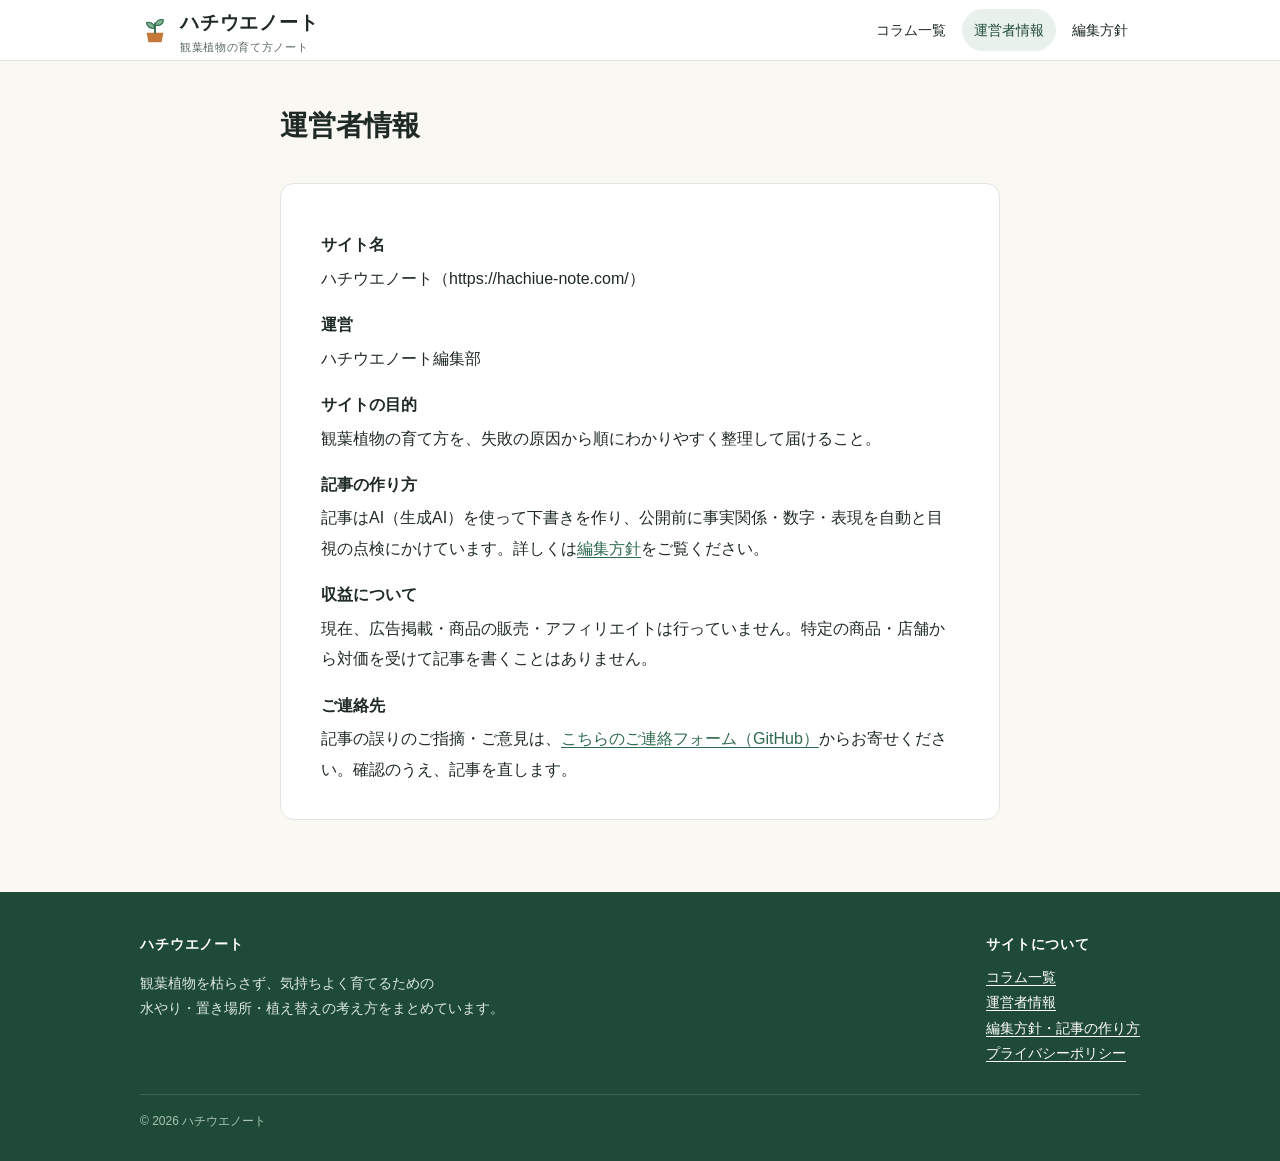
==== about/index.html @ db80c00d "サイトの骨組み（トップ・コラム一覧・記事と一覧カードの雛形・運営者情報・編集方針・プライバシー・サムネの型）" ====
<!doctype html><html lang="ja"><head><meta charset="utf-8"><meta name="viewport" content="width=device-width,initial-scale=1"><title>運営者情報｜ハチウエノート</title><meta name="description" content="ハチウエノートの運営者情報です。運営体制・記事の作り方・ご連絡先をまとめています。"><link rel="canonical" href="https://hachiue-note.com/about/"><meta name="robots" content="index,follow"><meta name="theme-color" content="#2f6b4f"><link rel="icon" href="/favicon.svg" type="image/svg+xml"><meta property="og:type" content="website"><meta property="og:title" content="運営者情報｜ハチウエノート"><meta property="og:description" content="ハチウエノートの運営者情報です。運営体制・記事の作り方・ご連絡先をまとめています。"><meta property="og:url" content="https://hachiue-note.com/about/"><meta property="og:site_name" content="ハチウエノート"><meta property="og:locale" content="ja_JP"><link rel="stylesheet" href="/assets/site.css"></head><body><header class="site-head"><div class="wrap"><a class="brand" href="/"><svg viewBox="0 0 32 32" aria-hidden="true"><path d="M7 19h18l-2 10H9z" fill="#c4793a"/><path d="M16 19V9" stroke="#2f6b4f" stroke-width="2" stroke-linecap="round"/><path d="M16 14c-1-5-5-7-9-6 0 4 3 7 9 6zM16 11c1-5 5-7 9-6 0 4-3 7-9 6z" fill="#7fb08f" stroke="#2f6b4f" stroke-width="1.2" stroke-linejoin="round"/></svg><span>ハチウエノート<small>観葉植物の育て方ノート</small></span></a><nav class="gnav" aria-label="メイン"><a href="/columns/">コラム一覧</a><a href="/about/" aria-current="page">運営者情報</a><a href="/policy/">編集方針</a></nav></div></header><main class="narrow"><div class="page-title"><h1>運営者情報</h1></div><div class="prose"><dl><dt>サイト名</dt><dd>ハチウエノート（https://hachiue-note.com/）</dd><dt>運営</dt><dd>ハチウエノート編集部</dd><dt>サイトの目的</dt><dd>観葉植物の育て方を、失敗の原因から順にわかりやすく整理して届けること。</dd><dt>記事の作り方</dt><dd>記事はAI（生成AI）を使って下書きを作り、公開前に事実関係・数字・表現を自動と目視の点検にかけています。詳しくは<a href="/policy/">編集方針</a>をご覧ください。</dd><dt>収益について</dt><dd>現在、広告掲載・商品の販売・アフィリエイトは行っていません。特定の商品・店舗から対価を受けて記事を書くことはありません。</dd><dt>ご連絡先</dt><dd>記事の誤りのご指摘・ご意見は、<a href="https://github.com/kktennis3/hachiue-note.com/issues">こちらのご連絡フォーム（GitHub）</a>からお寄せください。確認のうえ、記事を直します。</dd></dl></div></main><footer class="site-foot"><div class="wrap"><div class="cols"><div><h2>ハチウエノート</h2><p>観葉植物を枯らさず、気持ちよく育てるための<br>水やり・置き場所・植え替えの考え方をまとめています。</p></div><div><h2>サイトについて</h2><ul><li><a href="/columns/">コラム一覧</a></li><li><a href="/about/">運営者情報</a></li><li><a href="/policy/">編集方針・記事の作り方</a></li><li><a href="/privacy/">プライバシーポリシー</a></li></ul></div></div><div class="copy">© 2026 ハチウエノート</div></div></footer></body></html>
---- assets/site.css ----
:root{
  --green:#2f6b4f;--green-d:#1f4a37;--green-l:#e8f1ec;--leaf:#7fb08f;--cream:#faf8f3;
  --ink:#1f2a25;--sub:#5b6a62;--line:#e1e6e2;--accent:#c4793a;
}
*{box-sizing:border-box}
html{-webkit-text-size-adjust:100%}
body{margin:0;font-family:"Hiragino Kaku Gothic ProN","Hiragino Sans","Noto Sans JP","Yu Gothic",Meiryo,sans-serif;color:var(--ink);background:var(--cream);line-height:1.9;font-size:16px}
a{color:var(--green);text-decoration:underline;text-underline-offset:3px}
a:hover{color:var(--green-d)}
img{max-width:100%;height:auto}
.wrap{max-width:1040px;margin:0 auto;padding:0 20px}
.narrow{max-width:760px;margin:0 auto;padding:0 20px}

/* ヘッダー・フッター */
.site-head{background:#fff;border-bottom:1px solid var(--line);position:sticky;top:0;z-index:20}
.site-head .wrap{display:flex;align-items:center;justify-content:space-between;gap:16px;min-height:60px}
.brand{display:flex;align-items:center;gap:10px;color:var(--ink);text-decoration:none;font-weight:700;font-size:19px;letter-spacing:.04em}
.brand svg{width:30px;height:30px;flex:none}
.brand small{display:block;font-size:11px;font-weight:400;color:var(--sub);letter-spacing:.06em;line-height:1.2}
.gnav{display:flex;gap:4px;flex-wrap:wrap}
.gnav a{color:var(--ink);text-decoration:none;font-size:14px;padding:8px 12px;border-radius:999px}
.gnav a:hover,.gnav a[aria-current="page"]{background:var(--green-l);color:var(--green-d)}
.site-foot{background:var(--green-d);color:#dbe8e0;margin-top:72px;padding:40px 0 28px;font-size:14px;line-height:1.8}
.site-foot a{color:#fff}
.site-foot .cols{display:flex;gap:40px;flex-wrap:wrap;justify-content:space-between}
.site-foot h2{font-size:14px;margin:0 0 8px;color:#fff;letter-spacing:.06em}
.site-foot ul{list-style:none;margin:0;padding:0}
.site-foot .copy{margin-top:28px;border-top:1px solid #3a6a55;padding-top:16px;font-size:12px;color:#a9c5b5}

/* トップ */
.hero{background:linear-gradient(135deg,#e8f1ec 0%,#f5efe2 100%);padding:64px 0 56px}
.hero h1{font-size:clamp(26px,4.4vw,40px);line-height:1.5;margin:0 0 16px;letter-spacing:.03em}
.hero p{max-width:620px;margin:0 0 24px;color:var(--sub)}
.btn{display:inline-block;background:var(--green);color:#fff;text-decoration:none;padding:12px 26px;border-radius:999px;font-weight:700;font-size:15px}
.btn:hover{background:var(--green-d);color:#fff}
.sec{padding:48px 0 0}
.sec h2{font-size:22px;margin:0 0 6px;padding-left:12px;border-left:5px solid var(--leaf)}
.sec .lede{color:var(--sub);margin:0 0 22px;font-size:15px}
.topics{display:grid;grid-template-columns:repeat(auto-fill,minmax(250px,1fr));gap:16px}
.topic{background:#fff;border:1px solid var(--line);border-radius:14px;padding:20px 20px 18px}
.topic h3{margin:0 0 6px;font-size:17px}
.topic p{margin:0;color:var(--sub);font-size:14px;line-height:1.75}

/* コラム一覧 */
.page-title{padding:44px 0 8px}
.page-title h1{margin:0 0 8px;font-size:28px;line-height:1.5}
.page-title p{margin:0;color:var(--sub)}
.column-list{display:grid;grid-template-columns:repeat(auto-fill,minmax(300px,1fr));gap:22px;margin:28px 0 0}
.column-card{display:flex;flex-direction:column;background:#fff;border:1px solid var(--line);border-radius:14px;overflow:hidden;text-decoration:none;color:var(--ink);transition:box-shadow .15s,transform .15s}
.column-card:hover{box-shadow:0 8px 24px rgba(31,74,55,.12);transform:translateY(-2px);color:var(--ink)}
.column-card__thumb{display:block;width:100%;height:auto;background:var(--green-l)}
.column-card__head{display:flex;justify-content:space-between;align-items:center;gap:8px;padding:14px 18px 0;font-size:12px}
.column-category{background:var(--green-l);color:var(--green-d);padding:3px 10px;border-radius:999px;font-weight:700}
.column-card__date{color:var(--sub)}
.column-card__title{font-size:17px;line-height:1.6;margin:10px 18px 6px}
.column-card__excerpt{font-size:13.5px;line-height:1.8;color:var(--sub);margin:0 18px 12px;display:-webkit-box;-webkit-line-clamp:3;-webkit-box-orient:vertical;overflow:hidden}
.column-card__more{margin:auto 18px 16px;font-size:13px;color:var(--green);font-weight:700}

/* 記事 */
.crumb{font-size:13px;color:var(--sub);padding:18px 0 0}
.crumb a{color:var(--sub)}
.article-head{padding:14px 0 18px}
.article-head h1{font-size:clamp(24px,3.6vw,32px);line-height:1.55;margin:10px 0 12px;letter-spacing:.02em}
.meta{display:flex;flex-wrap:wrap;gap:10px 14px;align-items:center;font-size:13px;color:var(--sub);margin:0}
.column-tags{list-style:none;margin:10px 0 0;padding:0;display:flex;gap:8px;flex-wrap:wrap}
.column-tag{font-size:12px;background:#fff;border:1px solid var(--line);border-radius:999px;padding:2px 10px;color:var(--sub)}
.column-hero{margin:8px 0 22px}
.column-hero img{display:block;width:100%;border-radius:12px;border:1px solid var(--line)}
.lead{background:#fff;border-left:5px solid var(--leaf);border-radius:0 10px 10px 0;padding:16px 20px;margin:6px 0 24px;color:#33433b}
.summary{background:var(--green-l);border-radius:12px;padding:16px 20px;margin:0 0 28px}
.summary strong{display:block;margin-bottom:4px;color:var(--green-d)}
.article-body{background:#fff;border:1px solid var(--line);border-radius:14px;padding:28px clamp(18px,4vw,40px) 34px}
.article-body h2{font-size:22px;line-height:1.55;margin:2.2em 0 .7em;padding:.1em 0 .45em;border-bottom:3px solid var(--leaf)}
.article-body h2:first-child{margin-top:0}
.article-body h3{font-size:18px;line-height:1.6;margin:1.8em 0 .5em;padding-left:10px;border-left:4px solid var(--green)}
.article-body p{margin:0 0 1.15em}
.article-body ul,.article-body ol{margin:0 0 1.2em;padding-left:1.5em}
.article-body li{margin:.25em 0}
.article-body table{width:100%;border-collapse:collapse;margin:1.2em 0;font-size:14.5px;display:block;overflow-x:auto}
.article-body th,.article-body td{border:1px solid var(--line);padding:9px 12px;text-align:left;vertical-align:top}
.article-body th{background:var(--green-l);white-space:nowrap}
.article-body blockquote{margin:1.2em 0;padding:.8em 1.2em;border-left:4px solid var(--leaf);background:var(--cream);color:#445}
.article-body img,.article-body figure{max-width:100%}
.article-body figure{margin:1.4em 0}
.article-body figcaption{font-size:13px;color:var(--sub);margin-top:6px}
.column-faq{margin:34px 0 0}
.column-faq h2{font-size:21px;margin:0 0 12px;padding-left:12px;border-left:5px solid var(--leaf)}
.column-faq__item{background:#fff;border:1px solid var(--line);border-radius:10px;margin:0 0 10px;padding:0 16px}
.column-faq__item summary{cursor:pointer;padding:14px 0;font-weight:700;list-style:none;display:flex;gap:10px;align-items:baseline}
.column-faq__item summary::-webkit-details-marker{display:none}
.column-faq__answer{display:flex;gap:10px;align-items:baseline;padding:0 0 14px;color:#33433b}
.column-faq__badge{flex:none;display:inline-block;min-width:1.6em;text-align:center;background:var(--green);color:#fff;border-radius:6px;font-size:12px;font-weight:700;padding:0 5px}
.column-faq__answer .column-faq__badge{background:var(--accent)}
.author-box{margin:30px 0 0;background:#fff;border:1px solid var(--line);border-radius:12px;padding:16px 20px;font-size:14px;color:var(--sub)}
.back{margin:28px 0 0;text-align:center}

/* 固定ページ */
.prose{background:#fff;border:1px solid var(--line);border-radius:14px;padding:30px clamp(18px,4vw,40px) 34px;margin-top:20px}
.prose h2{font-size:20px;margin:1.8em 0 .5em;padding-left:10px;border-left:4px solid var(--leaf)}
.prose h2:first-child{margin-top:0}
.prose p,.prose ul{margin:0 0 1.1em}
.prose dl{margin:0}
.prose dt{font-weight:700;margin-top:1em}
.prose dd{margin:.2em 0 0}

@media (max-width:640px){
  .site-head .wrap{flex-wrap:wrap;padding-top:8px;padding-bottom:8px}
  .gnav a{padding:6px 10px;font-size:13px}
  .hero{padding:44px 0 40px}
}
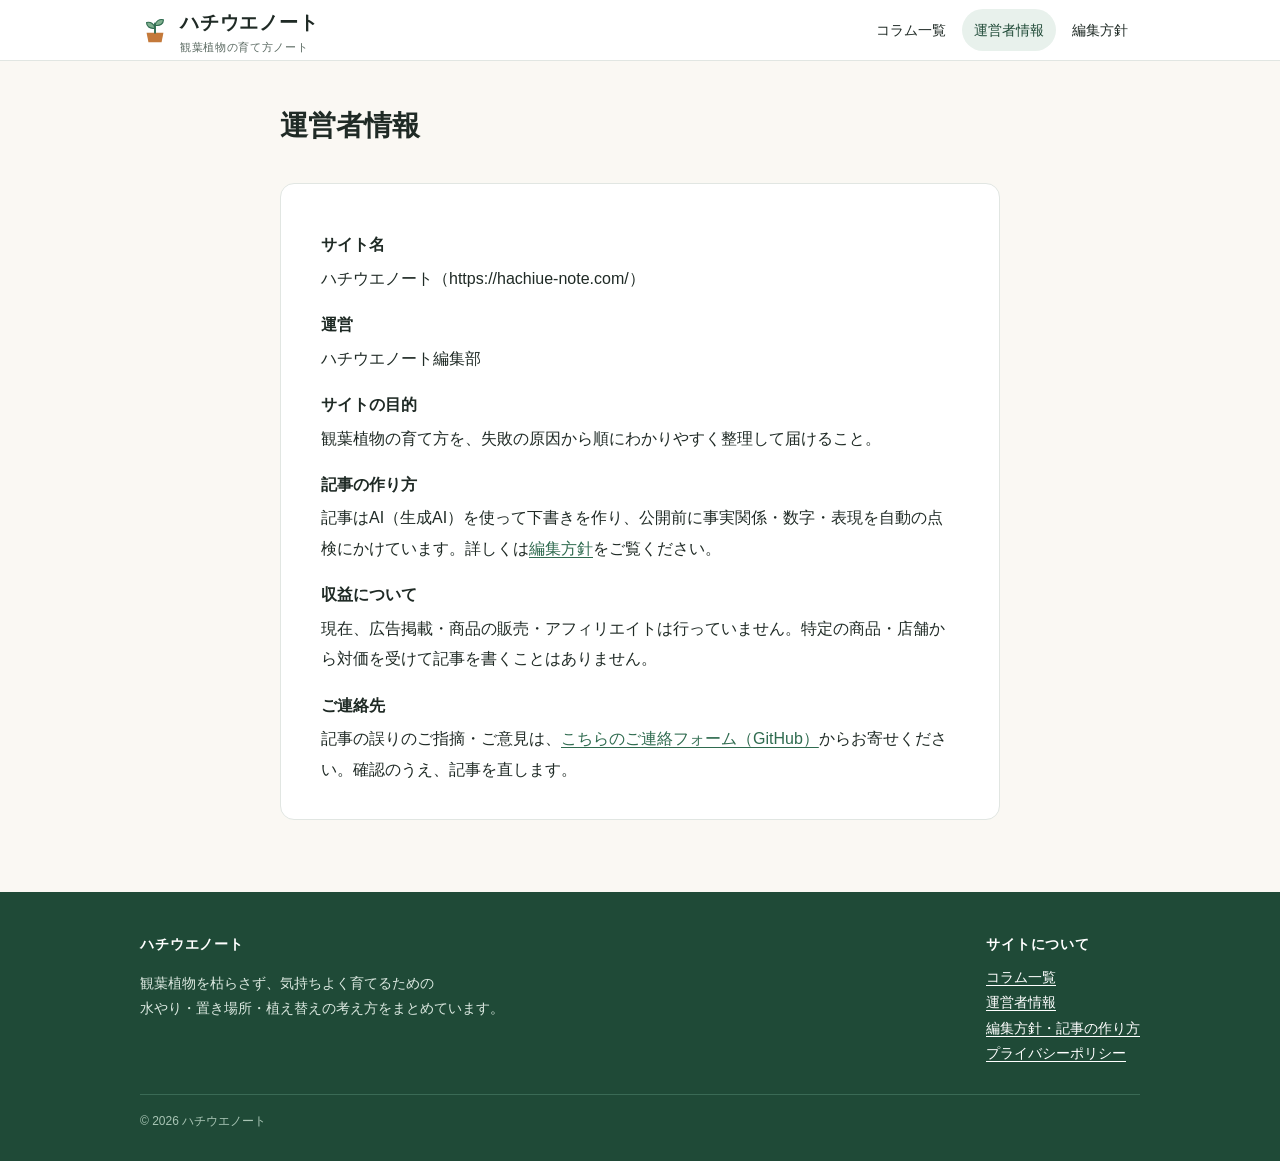
==== commit 28f63916: "運営者情報：点検は自動のみと正確に書く Co-Authored-By: Claude Sonnet 5.5 <noreply@anthropic.com>" ====
--- a/about/index.html
+++ b/about/index.html
@@ -1 +1 @@
-<!doctype html><html lang="ja"><head><meta charset="utf-8"><meta name="viewport" content="width=device-width,initial-scale=1"><title>運営者情報｜ハチウエノート</title><meta name="description" content="ハチウエノートの運営者情報です。運営体制・記事の作り方・ご連絡先をまとめています。"><link rel="canonical" href="https://hachiue-note.com/about/"><meta name="robots" content="index,follow"><meta name="theme-color" content="#2f6b4f"><link rel="icon" href="/favicon.svg" type="image/svg+xml"><meta property="og:type" content="website"><meta property="og:title" content="運営者情報｜ハチウエノート"><meta property="og:description" content="ハチウエノートの運営者情報です。運営体制・記事の作り方・ご連絡先をまとめています。"><meta property="og:url" content="https://hachiue-note.com/about/"><meta property="og:site_name" content="ハチウエノート"><meta property="og:locale" content="ja_JP"><link rel="stylesheet" href="/assets/site.css"></head><body><header class="site-head"><div class="wrap"><a class="brand" href="/"><svg viewBox="0 0 32 32" aria-hidden="true"><path d="M7 19h18l-2 10H9z" fill="#c4793a"/><path d="M16 19V9" stroke="#2f6b4f" stroke-width="2" stroke-linecap="round"/><path d="M16 14c-1-5-5-7-9-6 0 4 3 7 9 6zM16 11c1-5 5-7 9-6 0 4-3 7-9 6z" fill="#7fb08f" stroke="#2f6b4f" stroke-width="1.2" stroke-linejoin="round"/></svg><span>ハチウエノート<small>観葉植物の育て方ノート</small></span></a><nav class="gnav" aria-label="メイン"><a href="/columns/">コラム一覧</a><a href="/about/" aria-current="page">運営者情報</a><a href="/policy/">編集方針</a></nav></div></header><main class="narrow"><div class="page-title"><h1>運営者情報</h1></div><div class="prose"><dl><dt>サイト名</dt><dd>ハチウエノート（https://hachiue-note.com/）</dd><dt>運営</dt><dd>ハチウエノート編集部</dd><dt>サイトの目的</dt><dd>観葉植物の育て方を、失敗の原因から順にわかりやすく整理して届けること。</dd><dt>記事の作り方</dt><dd>記事はAI（生成AI）を使って下書きを作り、公開前に事実関係・数字・表現を自動と目視の点検にかけています。詳しくは<a href="/policy/">編集方針</a>をご覧ください。</dd><dt>収益について</dt><dd>現在、広告掲載・商品の販売・アフィリエイトは行っていません。特定の商品・店舗から対価を受けて記事を書くことはありません。</dd><dt>ご連絡先</dt><dd>記事の誤りのご指摘・ご意見は、<a href="https://github.com/kktennis3/hachiue-note.com/issues">こちらのご連絡フォーム（GitHub）</a>からお寄せください。確認のうえ、記事を直します。</dd></dl></div></main><footer class="site-foot"><div class="wrap"><div class="cols"><div><h2>ハチウエノート</h2><p>観葉植物を枯らさず、気持ちよく育てるための<br>水やり・置き場所・植え替えの考え方をまとめています。</p></div><div><h2>サイトについて</h2><ul><li><a href="/columns/">コラム一覧</a></li><li><a href="/about/">運営者情報</a></li><li><a href="/policy/">編集方針・記事の作り方</a></li><li><a href="/privacy/">プライバシーポリシー</a></li></ul></div></div><div class="copy">© 2026 ハチウエノート</div></div></footer></body></html>+<!doctype html><html lang="ja"><head><meta charset="utf-8"><meta name="viewport" content="width=device-width,initial-scale=1"><title>運営者情報｜ハチウエノート</title><meta name="description" content="ハチウエノートの運営者情報です。運営体制・記事の作り方・ご連絡先をまとめています。"><link rel="canonical" href="https://hachiue-note.com/about/"><meta name="robots" content="index,follow"><meta name="theme-color" content="#2f6b4f"><link rel="icon" href="/favicon.svg" type="image/svg+xml"><meta property="og:type" content="website"><meta property="og:title" content="運営者情報｜ハチウエノート"><meta property="og:description" content="ハチウエノートの運営者情報です。運営体制・記事の作り方・ご連絡先をまとめています。"><meta property="og:url" content="https://hachiue-note.com/about/"><meta property="og:site_name" content="ハチウエノート"><meta property="og:locale" content="ja_JP"><link rel="stylesheet" href="/assets/site.css"></head><body><header class="site-head"><div class="wrap"><a class="brand" href="/"><svg viewBox="0 0 32 32" aria-hidden="true"><path d="M7 19h18l-2 10H9z" fill="#c4793a"/><path d="M16 19V9" stroke="#2f6b4f" stroke-width="2" stroke-linecap="round"/><path d="M16 14c-1-5-5-7-9-6 0 4 3 7 9 6zM16 11c1-5 5-7 9-6 0 4-3 7-9 6z" fill="#7fb08f" stroke="#2f6b4f" stroke-width="1.2" stroke-linejoin="round"/></svg><span>ハチウエノート<small>観葉植物の育て方ノート</small></span></a><nav class="gnav" aria-label="メイン"><a href="/columns/">コラム一覧</a><a href="/about/" aria-current="page">運営者情報</a><a href="/policy/">編集方針</a></nav></div></header><main class="narrow"><div class="page-title"><h1>運営者情報</h1></div><div class="prose"><dl><dt>サイト名</dt><dd>ハチウエノート（https://hachiue-note.com/）</dd><dt>運営</dt><dd>ハチウエノート編集部</dd><dt>サイトの目的</dt><dd>観葉植物の育て方を、失敗の原因から順にわかりやすく整理して届けること。</dd><dt>記事の作り方</dt><dd>記事はAI（生成AI）を使って下書きを作り、公開前に事実関係・数字・表現を自動の点検にかけています。詳しくは<a href="/policy/">編集方針</a>をご覧ください。</dd><dt>収益について</dt><dd>現在、広告掲載・商品の販売・アフィリエイトは行っていません。特定の商品・店舗から対価を受けて記事を書くことはありません。</dd><dt>ご連絡先</dt><dd>記事の誤りのご指摘・ご意見は、<a href="https://github.com/kktennis3/hachiue-note.com/issues">こちらのご連絡フォーム（GitHub）</a>からお寄せください。確認のうえ、記事を直します。</dd></dl></div></main><footer class="site-foot"><div class="wrap"><div class="cols"><div><h2>ハチウエノート</h2><p>観葉植物を枯らさず、気持ちよく育てるための<br>水やり・置き場所・植え替えの考え方をまとめています。</p></div><div><h2>サイトについて</h2><ul><li><a href="/columns/">コラム一覧</a></li><li><a href="/about/">運営者情報</a></li><li><a href="/policy/">編集方針・記事の作り方</a></li><li><a href="/privacy/">プライバシーポリシー</a></li></ul></div></div><div class="copy">© 2026 ハチウエノート</div></div></footer></body></html>
